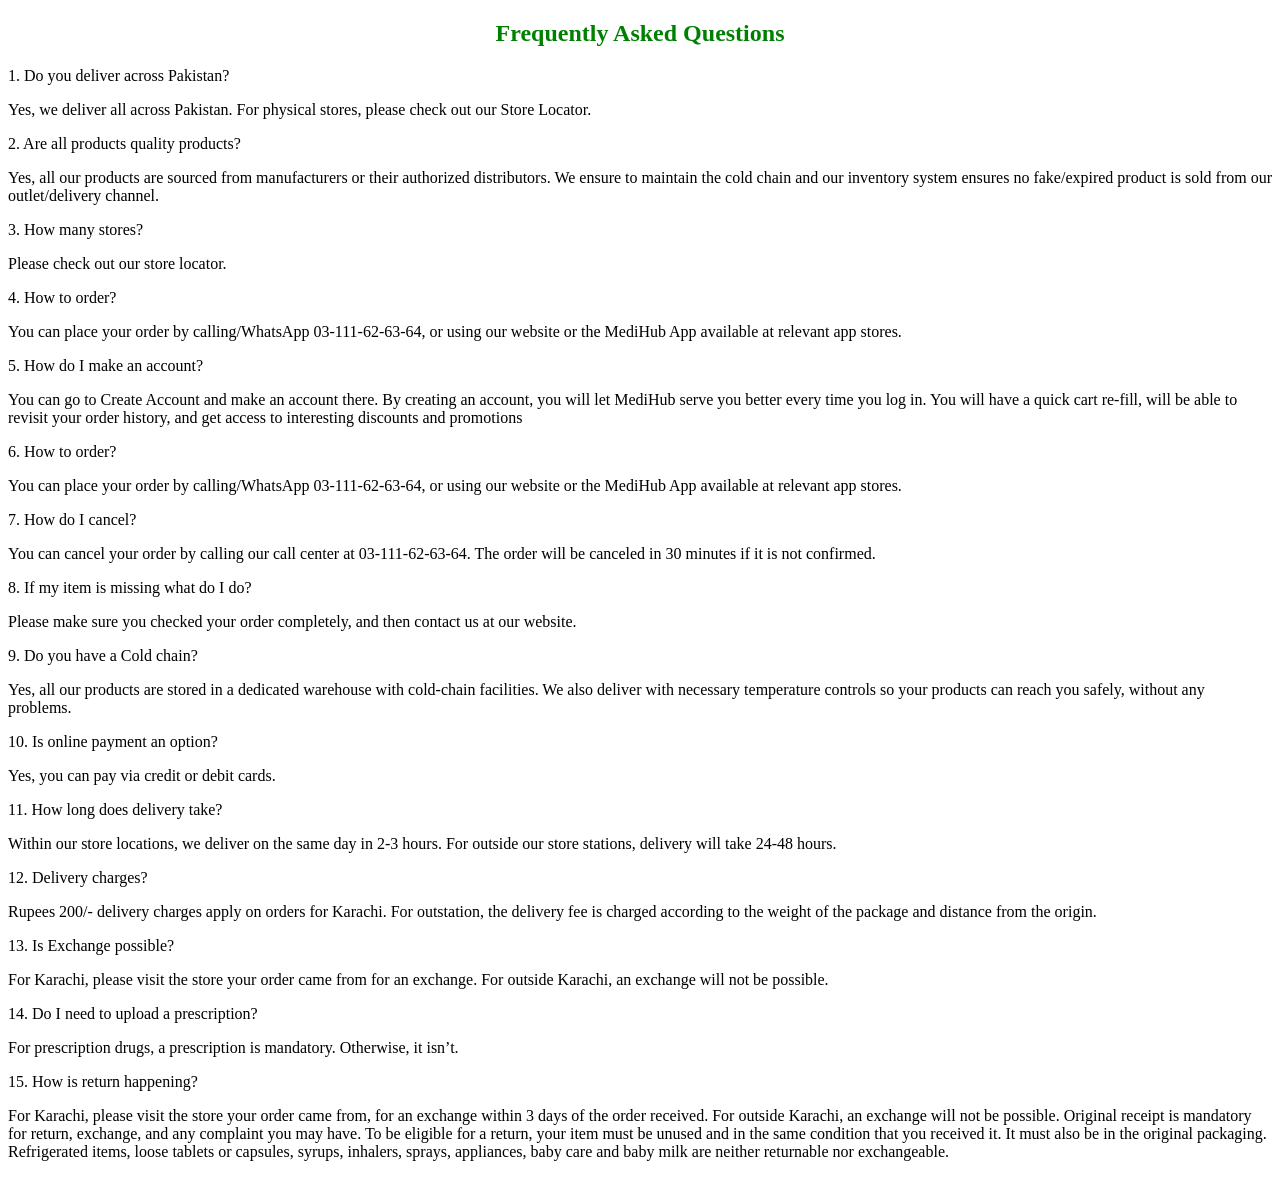
==== faqs.html @ f1e121ee "MEdihub a medicine website with basic features" ====
<!DOCTYPE html PUBLIC "-//W3C//DTD XHTML 1.0 Transitional//EN" "http://www.w3.org/TR/xhtml1/DTD/xhtml1-transitional.dtd">
<html xmlns="http://www.w3.org/1999/xhtml">
<head>
<meta http-equiv="Content-Type" content="text/html; charset=utf-8" />
<title>FAQS</title>
  <link rel="stylesheet" href="../styles.css">
  <script src="../main.js"></script>
</head>
  
<body>
  <h2 style="color:green; text-align:center">
    Frequently Asked Questions
  </h2>
  <div class="layout">
    <div class="accordion">
      <div class="accordion__question">
        <p>1. Do you deliver across Pakistan? </p>
  
      </div>
      <div class="accordion__answer">
        <p>Yes, we deliver all across Pakistan.  For physical stores, please check out our Store Locator. </p>
      </div>
    </div>
  
<div class="accordion">
      <div class="accordion__question">
        <p>2. Are all products quality products?</p>
      </div>
  
<div class="accordion__answer">
<p> Yes, all our products are sourced from manufacturers or their authorized distributors. We ensure to maintain the cold chain and our inventory system ensures no fake/expired product is sold from our outlet/delivery channel. </p></div>
    </div>
	
	<div class="accordion">
      <div class="accordion__question">
        <p>3. How many stores? </p>
      </div>
  
<div class="accordion__answer">
<p>Please check out our store locator. </p></div>
    </div>
	
<div class="accordion">
<div class="accordion__question">
<p>4. How to order?</p></div>
<div class="accordion__answer">
<p>You can place your order by calling/WhatsApp 03-111-62-63-64, or using our website or the MediHub App available at relevant app stores. </p></div>

<div class="accordion">
<div class="accordion__question">
<p>5. How do I make an account?</p></div>
<div class="accordion__answer">
<p>You can go to Create Account and make an account there. By creating an account, you will let MediHub serve you better every time you log in. You will have a quick cart re-fill, will be able to revisit your order history, and get access to interesting discounts and promotions</p></div>

<div class="accordion">
<div class="accordion__question">
<p>6. How to order?</p></div>
<div class="accordion__answer">
<p>You can place your order by calling/WhatsApp 03-111-62-63-64, or using our website or the MediHub App available at relevant app stores. </p></div>

<div class="accordion">
<div class="accordion__question">
<p>7. How do I cancel?</p></div>
<div class="accordion__answer">
<p>You can cancel your order by calling our call center at 03-111-62-63-64. The order will be canceled in 30 minutes if it is not confirmed.
 </p></div>

<div class="accordion">
<div class="accordion__question">
<p>8. If my item is missing what do I do? </p></div>
<div class="accordion__answer">
<p>Please make sure you checked your order completely, and then contact us at our website.  </p></div>

<div class="accordion">
<div class="accordion__question">
<p>9. Do you have a Cold chain?</p></div>
<div class="accordion__answer">
<p>Yes, all our products are stored in a dedicated warehouse with cold-chain facilities. We also deliver with necessary temperature controls so your products can reach you safely, without any problems. 
</p></div>

<div class="accordion">
<div class="accordion__question">
<p>10. Is online payment an option? </p></div>
<div class="accordion__answer">
<p>Yes, you can pay via credit or debit cards. </p></div> 	
	
<div class="accordion">
<div class="accordion__question">
<p>11. How long does delivery take?</p></div>
<div class="accordion__answer">
<p>Within our store locations, we deliver on the same day in 2-3 hours. For outside our store stations, delivery will take 24-48 hours.
 </p></div> 	
	
<div class="accordion">
<div class="accordion__question">
<p>12. Delivery charges? </p></div>
<div class="accordion__answer">
<p>Rupees 200/- delivery charges apply on orders for Karachi. For outstation, the delivery fee is charged according to the weight of the package and distance from the origin. 
</p></div> 	

<div class="accordion">
<div class="accordion__question">
<p>13. Is Exchange possible? </p></div>
<div class="accordion__answer">
<p>For Karachi, please visit the store your order came from for an exchange. For outside Karachi, an exchange will not be possible. 
 </p></div> 	
	
<div class="accordion">
<div class="accordion__question">
<p>14. Do I need to upload a prescription? </p></div>
<div class="accordion__answer">
<p>For prescription drugs, a prescription is mandatory. Otherwise, it isn’t. </p></div> 	

<div class="accordion">
<div class="accordion__question">
<p>15. How is return happening? </p></div>
<div class="accordion__answer">
<p>For Karachi, please visit the store your order came from, for an exchange within 3 days of the order received. For outside Karachi, an exchange will not be possible. 

Original receipt is mandatory for return, exchange, and any complaint you may have.

To be eligible for a return, your item must be unused and in the same condition that you received it. It must also be in the original packaging.

Refrigerated items, loose tablets or capsules, syrups, inhalers, sprays, appliances, baby care and baby milk are neither returnable nor exchangeable.</p></div> 	
	
</div>
</body>
</html>
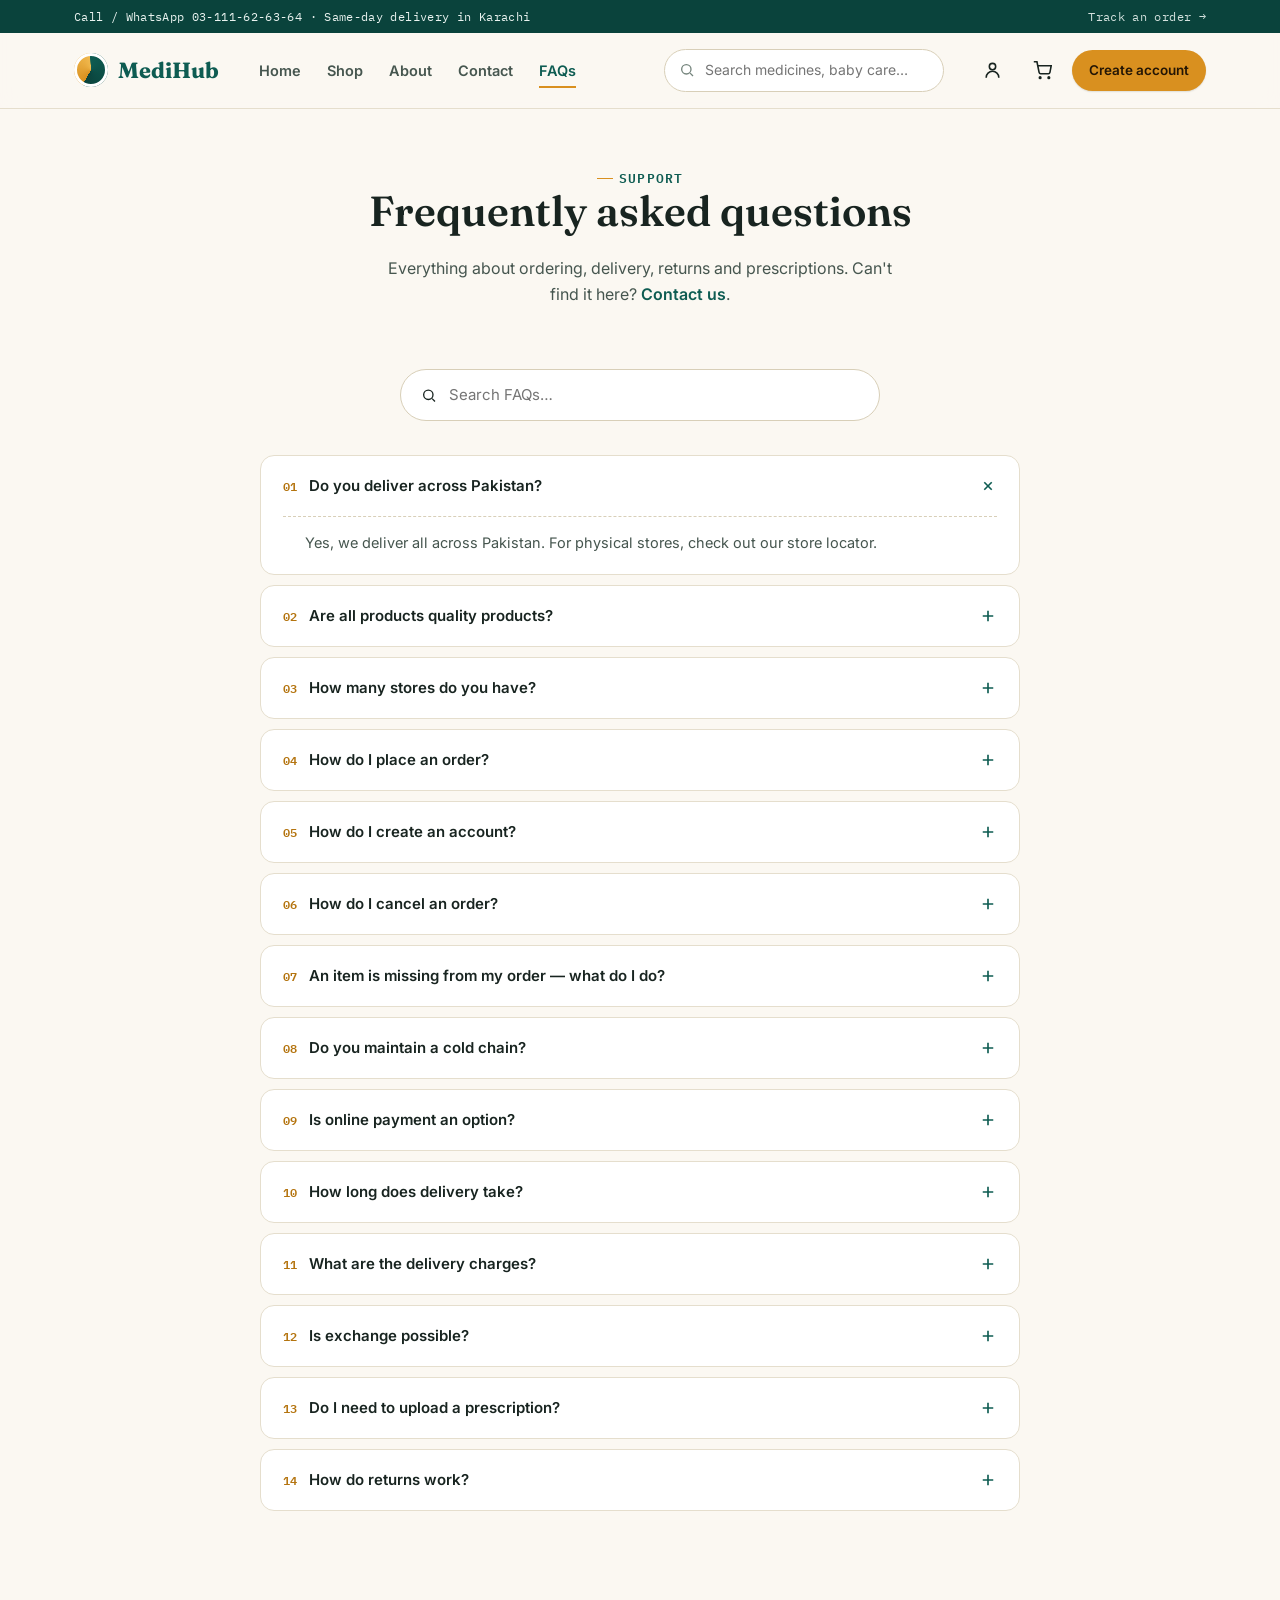
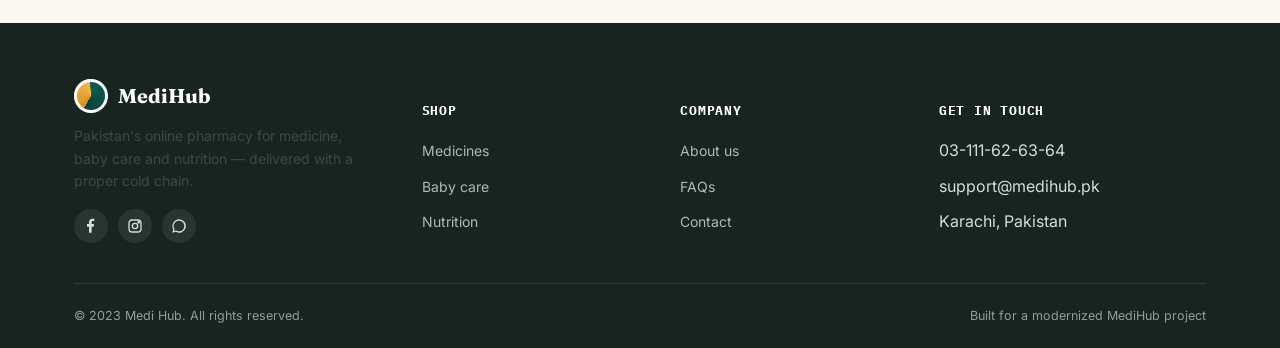
==== commit 01074f2a: "Enhanced Version with Modern styling" ====
--- a/faqs.html
+++ b/faqs.html
@@ -1,128 +1,194 @@
-<!DOCTYPE html PUBLIC "-//W3C//DTD XHTML 1.0 Transitional//EN" "http://www.w3.org/TR/xhtml1/DTD/xhtml1-transitional.dtd">
-<html xmlns="http://www.w3.org/1999/xhtml">
+<!DOCTYPE html>
+<html lang="en">
 <head>
-<meta http-equiv="Content-Type" content="text/html; charset=utf-8" />
-<title>FAQS</title>
-  <link rel="stylesheet" href="../styles.css">
-  <script src="../main.js"></script>
+<meta charset="UTF-8">
+<meta name="viewport" content="width=device-width, initial-scale=1.0">
+<title>FAQs — MediHub</title>
+<link rel="stylesheet" href="css/styles.css">
 </head>
-  
 <body>
-  <h2 style="color:green; text-align:center">
-    Frequently Asked Questions
-  </h2>
-  <div class="layout">
-    <div class="accordion">
-      <div class="accordion__question">
-        <p>1. Do you deliver across Pakistan? </p>
-  
+
+<header class="site-header">
+  <div class="nav-strip"><div class="wrap">
+    <span>Call / WhatsApp 03-111-62-63-64 · Same-day delivery in Karachi</span>
+    <a href="sign-in.html">Track an order →</a>
+  </div></div>
+  <div class="navbar wrap">
+    <a href="index.html" class="brand"><span class="brand-mark" aria-hidden="true"></span>MediHub</a>
+    <nav class="nav-links" aria-label="Primary">
+      <a href="index.html">Home</a>
+      <a href="medicine.html">Shop</a>
+      <a href="about.html">About</a>
+      <a href="contact.html">Contact</a>
+      <a href="faqs.html" aria-current="page">FAQs</a>
+    </nav>
+    <form class="nav-search" role="search" onsubmit="return false;">
+      <svg width="16" height="16" viewBox="0 0 24 24" fill="none" stroke="currentColor" stroke-width="2"><circle cx="11" cy="11" r="7"/><path d="M21 21l-4.3-4.3"/></svg>
+      <input type="search" placeholder="Search medicines, baby care…" aria-label="Search products">
+    </form>
+    <div class="nav-actions">
+      <a href="sign-in.html" class="icon-btn" aria-label="Account">
+        <svg width="19" height="19" viewBox="0 0 24 24" fill="none" stroke="currentColor" stroke-width="2"><path d="M20 21a8 8 0 0 0-16 0"/><circle cx="12" cy="7" r="4"/></svg>
+      </a>
+      <a href="medicine.html" class="icon-btn" aria-label="Cart">
+        <svg width="19" height="19" viewBox="0 0 24 24" fill="none" stroke="currentColor" stroke-width="2"><circle cx="9" cy="21" r="1"/><circle cx="20" cy="21" r="1"/><path d="M1 1h4l2.7 13.4a2 2 0 0 0 2 1.6h9.7a2 2 0 0 0 2-1.6L23 6H6"/></svg>
+        <span class="cart-count" data-cart-count style="display:none">0</span>
+      </a>
+      <a href="sign-up.html" class="btn btn-amber btn-sm">Create account</a>
+      <button class="icon-btn nav-toggle" data-nav-toggle aria-label="Open menu" aria-expanded="false">
+        <svg width="20" height="20" viewBox="0 0 24 24" fill="none" stroke="currentColor" stroke-width="2"><path d="M3 6h18M3 12h18M3 18h18"/></svg>
+      </button>
+    </div>
+  </div>
+  <div class="mobile-panel" data-mobile-panel>
+    <a href="index.html">Home</a>
+    <a href="medicine.html">Shop</a>
+    <a href="about.html">About</a>
+    <a href="contact.html">Contact</a>
+    <a href="faqs.html">FAQs</a>
+    <a href="sign-in.html">Login</a>
+    <a href="sign-up.html">Create account</a>
+  </div>
+</header>
+
+<main>
+  <section style="padding-bottom:10px;">
+    <div class="wrap center">
+      <span class="eyebrow" style="justify-content:center;">Support</span>
+      <h1 style="font-size:clamp(28px,4vw,42px);">Frequently asked questions</h1>
+      <p style="max-width:52ch; margin:0 auto;">Everything about ordering, delivery, returns and prescriptions. Can't find it here? <a href="contact.html" style="color:var(--primary); font-weight:600;">Contact us</a>.</p>
+    </div>
+  </section>
+
+  <section>
+    <div class="wrap">
+      <div class="faq-search">
+        <svg width="17" height="17" viewBox="0 0 24 24" fill="none" stroke="currentColor" stroke-width="2"><circle cx="11" cy="11" r="7"/><path d="M21 21l-4.3-4.3"/></svg>
+        <input type="search" placeholder="Search FAQs…" data-faq-search aria-label="Search FAQs">
       </div>
-      <div class="accordion__answer">
-        <p>Yes, we deliver all across Pakistan.  For physical stores, please check out our Store Locator. </p>
+
+      <div class="faq-list" data-faq-list>
+
+        <div class="faq-item" data-open="true">
+          <button class="faq-q" aria-expanded="true"><span><span class="num">01</span>Do you deliver across Pakistan?</span><svg class="plus" width="18" height="18" viewBox="0 0 24 24" fill="none" stroke="currentColor" stroke-width="2.2"><path d="M12 5v14M5 12h14"/></svg></button>
+          <div class="faq-a"><p class="faq-a-inner">Yes, we deliver all across Pakistan. For physical stores, check out our store locator.</p></div>
+        </div>
+
+        <div class="faq-item" data-open="false">
+          <button class="faq-q" aria-expanded="false"><span><span class="num">02</span>Are all products quality products?</span><svg class="plus" width="18" height="18" viewBox="0 0 24 24" fill="none" stroke="currentColor" stroke-width="2.2"><path d="M12 5v14M5 12h14"/></svg></button>
+          <div class="faq-a"><p class="faq-a-inner">Yes. Every product is sourced from manufacturers or their authorised distributors. We maintain the cold chain, and our inventory system prevents any fake or expired product from being sold through our outlets or delivery channel.</p></div>
+        </div>
+
+        <div class="faq-item" data-open="false">
+          <button class="faq-q" aria-expanded="false"><span><span class="num">03</span>How many stores do you have?</span><svg class="plus" width="18" height="18" viewBox="0 0 24 24" fill="none" stroke="currentColor" stroke-width="2.2"><path d="M12 5v14M5 12h14"/></svg></button>
+          <div class="faq-a"><p class="faq-a-inner">Please check out our store locator for the full, up-to-date list.</p></div>
+        </div>
+
+        <div class="faq-item" data-open="false">
+          <button class="faq-q" aria-expanded="false"><span><span class="num">04</span>How do I place an order?</span><svg class="plus" width="18" height="18" viewBox="0 0 24 24" fill="none" stroke="currentColor" stroke-width="2.2"><path d="M12 5v14M5 12h14"/></svg></button>
+          <div class="faq-a"><p class="faq-a-inner">Call or WhatsApp us at 03-111-62-63-64, or place your order directly through our website or the MediHub app.</p></div>
+        </div>
+
+        <div class="faq-item" data-open="false">
+          <button class="faq-q" aria-expanded="false"><span><span class="num">05</span>How do I create an account?</span><svg class="plus" width="18" height="18" viewBox="0 0 24 24" fill="none" stroke="currentColor" stroke-width="2.2"><path d="M12 5v14M5 12h14"/></svg></button>
+          <div class="faq-a"><p class="faq-a-inner">Go to Create Account and sign up in a minute. An account gets you faster re-ordering, order history, and access to member discounts.</p></div>
+        </div>
+
+        <div class="faq-item" data-open="false">
+          <button class="faq-q" aria-expanded="false"><span><span class="num">06</span>How do I cancel an order?</span><svg class="plus" width="18" height="18" viewBox="0 0 24 24" fill="none" stroke="currentColor" stroke-width="2.2"><path d="M12 5v14M5 12h14"/></svg></button>
+          <div class="faq-a"><p class="faq-a-inner">Call our support line at 03-111-62-63-64. Orders are automatically cancelled within 30 minutes if not yet confirmed.</p></div>
+        </div>
+
+        <div class="faq-item" data-open="false">
+          <button class="faq-q" aria-expanded="false"><span><span class="num">07</span>An item is missing from my order — what do I do?</span><svg class="plus" width="18" height="18" viewBox="0 0 24 24" fill="none" stroke="currentColor" stroke-width="2.2"><path d="M12 5v14M5 12h14"/></svg></button>
+          <div class="faq-a"><p class="faq-a-inner">Double-check your full order first, then contact us through the website and our team will sort it out.</p></div>
+        </div>
+
+        <div class="faq-item" data-open="false">
+          <button class="faq-q" aria-expanded="false"><span><span class="num">08</span>Do you maintain a cold chain?</span><svg class="plus" width="18" height="18" viewBox="0 0 24 24" fill="none" stroke="currentColor" stroke-width="2.2"><path d="M12 5v14M5 12h14"/></svg></button>
+          <div class="faq-a"><p class="faq-a-inner">Yes — all products are stored in a dedicated warehouse with cold-chain facilities, and delivered with the necessary temperature controls so they reach you safely.</p></div>
+        </div>
+
+        <div class="faq-item" data-open="false">
+          <button class="faq-q" aria-expanded="false"><span><span class="num">09</span>Is online payment an option?</span><svg class="plus" width="18" height="18" viewBox="0 0 24 24" fill="none" stroke="currentColor" stroke-width="2.2"><path d="M12 5v14M5 12h14"/></svg></button>
+          <div class="faq-a"><p class="faq-a-inner">Yes, you can pay by credit or debit card, in addition to cash on delivery.</p></div>
+        </div>
+
+        <div class="faq-item" data-open="false">
+          <button class="faq-q" aria-expanded="false"><span><span class="num">10</span>How long does delivery take?</span><svg class="plus" width="18" height="18" viewBox="0 0 24 24" fill="none" stroke="currentColor" stroke-width="2.2"><path d="M12 5v14M5 12h14"/></svg></button>
+          <div class="faq-a"><p class="faq-a-inner">Within our store locations, same-day delivery in 2–3 hours. Outside our store stations, delivery takes 24–48 hours.</p></div>
+        </div>
+
+        <div class="faq-item" data-open="false">
+          <button class="faq-q" aria-expanded="false"><span><span class="num">11</span>What are the delivery charges?</span><svg class="plus" width="18" height="18" viewBox="0 0 24 24" fill="none" stroke="currentColor" stroke-width="2.2"><path d="M12 5v14M5 12h14"/></svg></button>
+          <div class="faq-a"><p class="faq-a-inner">Rs. 200 delivery charge applies within Karachi. Outstation, the fee is calculated by package weight and distance from origin.</p></div>
+        </div>
+
+        <div class="faq-item" data-open="false">
+          <button class="faq-q" aria-expanded="false"><span><span class="num">12</span>Is exchange possible?</span><svg class="plus" width="18" height="18" viewBox="0 0 24 24" fill="none" stroke="currentColor" stroke-width="2.2"><path d="M12 5v14M5 12h14"/></svg></button>
+          <div class="faq-a"><p class="faq-a-inner">Within Karachi, visit the store your order came from for an exchange. Outside Karachi, exchanges are not possible.</p></div>
+        </div>
+
+        <div class="faq-item" data-open="false">
+          <button class="faq-q" aria-expanded="false"><span><span class="num">13</span>Do I need to upload a prescription?</span><svg class="plus" width="18" height="18" viewBox="0 0 24 24" fill="none" stroke="currentColor" stroke-width="2.2"><path d="M12 5v14M5 12h14"/></svg></button>
+          <div class="faq-a"><p class="faq-a-inner">A prescription is mandatory for prescription-only drugs (marked "Rx" in the shop). It isn't required for anything else.</p></div>
+        </div>
+
+        <div class="faq-item" data-open="false">
+          <button class="faq-q" aria-expanded="false"><span><span class="num">14</span>How do returns work?</span><svg class="plus" width="18" height="18" viewBox="0 0 24 24" fill="none" stroke="currentColor" stroke-width="2.2"><path d="M12 5v14M5 12h14"/></svg></button>
+          <div class="faq-a"><p class="faq-a-inner">Within Karachi, visit the store your order came from within 3 days of receipt. The original receipt is mandatory for any return, exchange or complaint, and the item must be unused and in its original packaging. Refrigerated items, loose tablets or capsules, syrups, inhalers, sprays, appliances, and baby care or baby milk are neither returnable nor exchangeable. Outside Karachi, exchanges are not possible.</p></div>
+        </div>
+
+      </div>
+      <p data-faq-empty style="display:none; text-align:center; color:var(--muted); margin-top:20px;">No questions match your search.</p>
+    </div>
+  </section>
+</main>
+
+<footer class="site-footer">
+  <div class="wrap">
+    <div class="footer-grid">
+      <div>
+        <div class="footer-brand"><span class="brand-mark" aria-hidden="true"></span>MediHub</div>
+        <p style="opacity:.75; font-size:14px; max-width:32ch;">Pakistan's online pharmacy for medicine, baby care and nutrition — delivered with a proper cold chain.</p>
+        <div class="social-row">
+          <a href="#" aria-label="Facebook"><svg width="16" height="16" viewBox="0 0 24 24" fill="currentColor"><path d="M13 22v-9h3l.5-4H13V6.5c0-1.2.3-2 2-2h2V1.1C16.6 1 15.4 1 14 1c-3 0-5 1.8-5 5.2V9H6v4h3v9h4Z"/></svg></a>
+          <a href="#" aria-label="Instagram"><svg width="16" height="16" viewBox="0 0 24 24" fill="none" stroke="currentColor" stroke-width="2"><rect x="3" y="3" width="18" height="18" rx="5"/><circle cx="12" cy="12" r="4"/><circle cx="17.5" cy="6.5" r="1"/></svg></a>
+          <a href="#" aria-label="WhatsApp"><svg width="16" height="16" viewBox="0 0 24 24" fill="currentColor"><path d="M12 2a10 10 0 0 0-8.6 15L2 22l5.2-1.4A10 10 0 1 0 12 2Zm0 18a8 8 0 0 1-4.1-1.1l-.3-.2-3 .8.8-2.9-.2-.3A8 8 0 1 1 12 20Z"/></svg></a>
+        </div>
+      </div>
+      <div class="footer-col">
+        <h5>Shop</h5>
+        <ul>
+          <li><a href="medicine.html">Medicines</a></li>
+          <li><a href="medicine.html">Baby care</a></li>
+          <li><a href="medicine.html">Nutrition</a></li>
+        </ul>
+      </div>
+      <div class="footer-col">
+        <h5>Company</h5>
+        <ul>
+          <li><a href="about.html">About us</a></li>
+          <li><a href="faqs.html">FAQs</a></li>
+          <li><a href="contact.html">Contact</a></li>
+        </ul>
+      </div>
+      <div class="footer-col">
+        <h5>Get in touch</h5>
+        <ul>
+          <li>03-111-62-63-64</li>
+          <li>support@medihub.pk</li>
+          <li>Karachi, Pakistan</li>
+        </ul>
       </div>
     </div>
-  
-<div class="accordion">
-      <div class="accordion__question">
-        <p>2. Are all products quality products?</p>
-      </div>
-  
-<div class="accordion__answer">
-<p> Yes, all our products are sourced from manufacturers or their authorized distributors. We ensure to maintain the cold chain and our inventory system ensures no fake/expired product is sold from our outlet/delivery channel. </p></div>
+    <div class="footer-bottom">
+      <span>© 2023 Medi Hub. All rights reserved.</span>
+      <span>Built for a modernized MediHub project</span>
     </div>
-	
-	<div class="accordion">
-      <div class="accordion__question">
-        <p>3. How many stores? </p>
-      </div>
-  
-<div class="accordion__answer">
-<p>Please check out our store locator. </p></div>
-    </div>
-	
-<div class="accordion">
-<div class="accordion__question">
-<p>4. How to order?</p></div>
-<div class="accordion__answer">
-<p>You can place your order by calling/WhatsApp 03-111-62-63-64, or using our website or the MediHub App available at relevant app stores. </p></div>
+  </div>
+</footer>
 
-<div class="accordion">
-<div class="accordion__question">
-<p>5. How do I make an account?</p></div>
-<div class="accordion__answer">
-<p>You can go to Create Account and make an account there. By creating an account, you will let MediHub serve you better every time you log in. You will have a quick cart re-fill, will be able to revisit your order history, and get access to interesting discounts and promotions</p></div>
-
-<div class="accordion">
-<div class="accordion__question">
-<p>6. How to order?</p></div>
-<div class="accordion__answer">
-<p>You can place your order by calling/WhatsApp 03-111-62-63-64, or using our website or the MediHub App available at relevant app stores. </p></div>
-
-<div class="accordion">
-<div class="accordion__question">
-<p>7. How do I cancel?</p></div>
-<div class="accordion__answer">
-<p>You can cancel your order by calling our call center at 03-111-62-63-64. The order will be canceled in 30 minutes if it is not confirmed.
- </p></div>
-
-<div class="accordion">
-<div class="accordion__question">
-<p>8. If my item is missing what do I do? </p></div>
-<div class="accordion__answer">
-<p>Please make sure you checked your order completely, and then contact us at our website.  </p></div>
-
-<div class="accordion">
-<div class="accordion__question">
-<p>9. Do you have a Cold chain?</p></div>
-<div class="accordion__answer">
-<p>Yes, all our products are stored in a dedicated warehouse with cold-chain facilities. We also deliver with necessary temperature controls so your products can reach you safely, without any problems. 
-</p></div>
-
-<div class="accordion">
-<div class="accordion__question">
-<p>10. Is online payment an option? </p></div>
-<div class="accordion__answer">
-<p>Yes, you can pay via credit or debit cards. </p></div> 	
-	
-<div class="accordion">
-<div class="accordion__question">
-<p>11. How long does delivery take?</p></div>
-<div class="accordion__answer">
-<p>Within our store locations, we deliver on the same day in 2-3 hours. For outside our store stations, delivery will take 24-48 hours.
- </p></div> 	
-	
-<div class="accordion">
-<div class="accordion__question">
-<p>12. Delivery charges? </p></div>
-<div class="accordion__answer">
-<p>Rupees 200/- delivery charges apply on orders for Karachi. For outstation, the delivery fee is charged according to the weight of the package and distance from the origin. 
-</p></div> 	
-
-<div class="accordion">
-<div class="accordion__question">
-<p>13. Is Exchange possible? </p></div>
-<div class="accordion__answer">
-<p>For Karachi, please visit the store your order came from for an exchange. For outside Karachi, an exchange will not be possible. 
- </p></div> 	
-	
-<div class="accordion">
-<div class="accordion__question">
-<p>14. Do I need to upload a prescription? </p></div>
-<div class="accordion__answer">
-<p>For prescription drugs, a prescription is mandatory. Otherwise, it isn’t. </p></div> 	
-
-<div class="accordion">
-<div class="accordion__question">
-<p>15. How is return happening? </p></div>
-<div class="accordion__answer">
-<p>For Karachi, please visit the store your order came from, for an exchange within 3 days of the order received. For outside Karachi, an exchange will not be possible. 
-
-Original receipt is mandatory for return, exchange, and any complaint you may have.
-
-To be eligible for a return, your item must be unused and in the same condition that you received it. It must also be in the original packaging.
-
-Refrigerated items, loose tablets or capsules, syrups, inhalers, sprays, appliances, baby care and baby milk are neither returnable nor exchangeable.</p></div> 	
-	
-</div>
+<script src="js/main.js"></script>
 </body>
-</html>
+</html>
--- a/css/styles.css
+++ b/css/styles.css
@@ -0,0 +1,1512 @@
+@import url('https://fonts.googleapis.com/css2?family=Fraunces:ital,opsz,wght@0,9..144,300;0,9..144,500;0,9..144,600;0,9..144,700;1,9..144,500&family=Inter:wght@400;500;600;700;800&family=IBM+Plex+Mono:wght@400;500;600&display=swap');
+
+:root {
+  /* Color */
+  --bg: #FBF8F2;
+  --surface: #FFFFFF;
+  --ink: #182420;
+  --ink-soft: #46564F;
+  --muted: #74847C;
+  --primary: #0E5C52;
+  --primary-dark: #0A433C;
+  --primary-tint: #E7EFEB;
+  --amber: #D9901F;
+  --amber-dark: #B4740F;
+  --amber-light: #F0B84D;
+  --amber-tint: #FBEDD1;
+  --clay: #B24A3A;
+  --clay-tint: #F7E5E1;
+  --line: #E5DECD;
+  --line-strong: #D8CFB8;
+
+  /* Type */
+  --font-display: 'Fraunces', 'Iowan Old Style', serif;
+  --font-body: 'Inter', -apple-system, BlinkMacSystemFont, sans-serif;
+  --font-mono: 'IBM Plex Mono', 'SFMono-Regular', monospace;
+
+  /* Scale */
+  --radius-s: 8px;
+  --radius-m: 14px;
+  --radius-l: 26px;
+  --shadow-s: 0 1px 2px rgba(24, 36, 32, .07), 0 1px 1px rgba(24, 36, 32, .05);
+  --shadow-m: 0 10px 30px -8px rgba(24, 36, 32, .16);
+  --shadow-l: 0 24px 60px -16px rgba(24, 36, 32, .28);
+  --wrap: 1180px;
+}
+
+/* ---------- Reset ---------- */
+*,
+*::before,
+*::after {
+  box-sizing: border-box;
+}
+
+html {
+  scroll-behavior: smooth;
+}
+
+body {
+  margin: 0;
+  background: var(--bg);
+  color: var(--ink);
+  font-family: var(--font-body);
+  font-size: 16px;
+  line-height: 1.6;
+  -webkit-font-smoothing: antialiased;
+}
+
+img {
+  max-width: 100%;
+  display: block;
+}
+
+a {
+  color: inherit;
+  text-decoration: none;
+}
+
+ul {
+  list-style: none;
+  margin: 0;
+  padding: 0;
+}
+
+button {
+  font: inherit;
+  cursor: pointer;
+}
+
+input,
+textarea,
+select {
+  font: inherit;
+}
+
+h1,
+h2,
+h3,
+h4 {
+  font-family: var(--font-display);
+  margin: 0 0 .5em;
+  line-height: 1.12;
+  font-weight: 600;
+  color: var(--ink);
+}
+
+p {
+  margin: 0 0 1em;
+  color: var(--ink-soft);
+}
+
+:focus-visible {
+  outline: 2.5px solid var(--amber);
+  outline-offset: 3px;
+  border-radius: 4px;
+}
+
+@media (prefers-reduced-motion: reduce) {
+  * {
+    animation-duration: .001ms !important;
+    transition-duration: .001ms !important;
+    scroll-behavior: auto !important;
+  }
+}
+
+.wrap {
+  max-width: var(--wrap);
+  margin: 0 auto;
+  padding: 0 24px;
+}
+
+.eyebrow {
+  font-family: var(--font-mono);
+  font-size: 12.5px;
+  letter-spacing: .09em;
+  text-transform: uppercase;
+  color: var(--primary);
+  font-weight: 600;
+  display: inline-flex;
+  align-items: center;
+  gap: .5em;
+}
+
+.eyebrow::before {
+  content: "";
+  width: 16px;
+  height: 1px;
+  background: var(--amber);
+  display: inline-block;
+}
+
+/* ---------- Buttons ---------- */
+.btn {
+  display: inline-flex;
+  align-items: center;
+  justify-content: center;
+  gap: .5em;
+  padding: 13px 26px;
+  border-radius: 999px;
+  font-weight: 600;
+  font-size: 15px;
+  border: 1.5px solid transparent;
+  transition: transform .15s ease, box-shadow .15s ease, background .15s ease, color .15s ease, border-color .15s ease;
+  white-space: nowrap;
+}
+
+.btn:active {
+  transform: translateY(1px);
+}
+
+.btn-primary {
+  background: var(--primary);
+  color: #fff;
+  box-shadow: var(--shadow-s);
+}
+
+.btn-primary:hover {
+  background: var(--primary-dark);
+  box-shadow: var(--shadow-m);
+}
+
+.btn-amber {
+  background: var(--amber);
+  color: #241605;
+  box-shadow: var(--shadow-s);
+}
+
+.btn-amber:hover {
+  background: var(--amber-dark);
+  color: #fff;
+  box-shadow: var(--shadow-m);
+}
+
+.btn-ghost {
+  background: transparent;
+  color: var(--primary);
+  border-color: var(--line-strong);
+}
+
+.btn-ghost:hover {
+  border-color: var(--primary);
+  background: var(--primary-tint);
+}
+
+.btn-block {
+  width: 100%;
+}
+
+.btn-sm {
+  padding: 9px 16px;
+  font-size: 13.5px;
+}
+
+.btn[disabled] {
+  opacity: .5;
+  cursor: not-allowed;
+}
+
+/* ---------- Nav ---------- */
+.site-header {
+  position: sticky;
+  top: 0;
+  z-index: 50;
+  background: rgba(251, 248, 242, .88);
+  backdrop-filter: blur(10px);
+  border-bottom: 1px solid var(--line);
+}
+
+.nav-strip {
+  background: var(--primary-dark);
+  color: #EAF3F0;
+  font-family: var(--font-mono);
+  font-size: 12px;
+  letter-spacing: .03em;
+}
+
+.nav-strip .wrap {
+  display: flex;
+  justify-content: space-between;
+  align-items: center;
+  padding: 7px 24px;
+  gap: 16px;
+  flex-wrap: wrap;
+}
+
+.nav-strip a {
+  color: #EAF3F0;
+  opacity: .9;
+}
+
+.nav-strip a:hover {
+  opacity: 1;
+  text-decoration: underline;
+}
+
+.navbar {
+  display: flex;
+  align-items: center;
+  gap: 28px;
+  padding: 16px 24px;
+}
+
+.brand {
+  display: flex;
+  align-items: center;
+  gap: 10px;
+  font-family: var(--font-display);
+  font-weight: 700;
+  font-size: 22px;
+  color: var(--primary);
+  flex-shrink: 0;
+}
+
+.brand-mark {
+  width: 34px;
+  height: 34px;
+  border-radius: 50%;
+  background: conic-gradient(from 210deg, var(--amber), var(--amber-light) 40%, var(--primary) 41%, var(--primary-dark));
+  display: inline-block;
+  box-shadow: inset 0 0 0 3px var(--surface);
+}
+
+.nav-links {
+  display: flex;
+  align-items: center;
+  gap: 26px;
+  font-weight: 600;
+  font-size: 14.5px;
+  margin: 0 auto 0 12px;
+}
+
+.nav-links a {
+  color: var(--ink-soft);
+  position: relative;
+  padding: 6px 0;
+}
+
+.nav-links a::after {
+  content: "";
+  position: absolute;
+  left: 0;
+  right: 0;
+  bottom: 0;
+  height: 2px;
+  background: var(--amber);
+  transform: scaleX(0);
+  transform-origin: left;
+  transition: transform .18s ease;
+}
+
+.nav-links a:hover,
+.nav-links a[aria-current="page"] {
+  color: var(--primary);
+}
+
+.nav-links a:hover::after,
+.nav-links a[aria-current="page"]::after {
+  transform: scaleX(1);
+}
+
+.nav-search {
+  display: flex;
+  align-items: center;
+  gap: 8px;
+  background: var(--surface);
+  border: 1.5px solid var(--line-strong);
+  border-radius: 999px;
+  padding: 8px 14px;
+  min-width: 200px;
+  flex: 1;
+  max-width: 280px;
+}
+
+.nav-search input {
+  border: 0;
+  outline: 0;
+  background: transparent;
+  width: 100%;
+  font-size: 14px;
+}
+
+.nav-search svg {
+  flex-shrink: 0;
+  color: var(--muted);
+}
+
+.nav-actions {
+  display: flex;
+  align-items: center;
+  gap: 10px;
+  flex-shrink: 0;
+}
+
+.icon-btn {
+  position: relative;
+  width: 40px;
+  height: 40px;
+  border-radius: 50%;
+  display: flex;
+  align-items: center;
+  justify-content: center;
+  color: var(--ink);
+  background: transparent;
+  border: 1.5px solid transparent;
+}
+
+.icon-btn:hover {
+  background: var(--primary-tint);
+  border-color: var(--line-strong);
+}
+
+.cart-count {
+  position: absolute;
+  top: -2px;
+  right: -2px;
+  background: var(--amber);
+  color: #241605;
+  font-family: var(--font-mono);
+  font-size: 10.5px;
+  font-weight: 700;
+  min-width: 17px;
+  height: 17px;
+  border-radius: 999px;
+  display: flex;
+  align-items: center;
+  justify-content: center;
+  padding: 0 3px;
+  border: 2px solid var(--bg);
+}
+
+.nav-toggle {
+  display: none;
+}
+
+@media (max-width: 900px) {
+
+  .nav-links,
+  .nav-search {
+    display: none;
+  }
+
+  .nav-toggle {
+    display: flex;
+  }
+
+  .mobile-panel.open {
+    display: flex;
+  }
+}
+
+.mobile-panel {
+  display: none;
+  flex-direction: column;
+  gap: 2px;
+  padding: 8px 24px 18px;
+  border-top: 1px solid var(--line);
+}
+
+.mobile-panel a {
+  padding: 12px 4px;
+  font-weight: 600;
+  border-bottom: 1px dashed var(--line);
+}
+
+.mobile-panel form {
+  margin-top: 10px;
+}
+
+/* ---------- Toast / cart ---------- */
+.toast {
+  position: fixed;
+  bottom: 22px;
+  right: 22px;
+  z-index: 200;
+  background: var(--ink);
+  color: #fff;
+  padding: 14px 20px;
+  border-radius: var(--radius-s);
+  font-size: 14px;
+  font-weight: 600;
+  box-shadow: var(--shadow-l);
+  display: flex;
+  align-items: center;
+  gap: 10px;
+  transform: translateY(120%);
+  opacity: 0;
+  transition: transform .3s ease, opacity .3s ease;
+}
+
+.toast.show {
+  transform: translateY(0);
+  opacity: 1;
+}
+
+.toast .dot {
+  width: 8px;
+  height: 8px;
+  border-radius: 50%;
+  background: var(--amber-light);
+  flex-shrink: 0;
+}
+
+/* ---------- Hero ---------- */
+.hero {
+  padding: 64px 0 40px;
+  position: relative;
+  overflow: hidden;
+}
+
+.hero .wrap {
+  display: grid;
+  grid-template-columns: 1.1fr .9fr;
+  gap: 56px;
+  align-items: center;
+}
+
+.hero-badge {
+  display: inline-flex;
+  align-items: center;
+  gap: 8px;
+  background: var(--amber-tint);
+  color: var(--amber-dark);
+  font-family: var(--font-mono);
+  font-size: 12.5px;
+  font-weight: 600;
+  padding: 7px 14px;
+  border-radius: 999px;
+  margin-bottom: 22px;
+}
+
+.hero h1 {
+  font-size: clamp(34px, 4.6vw, 58px);
+  letter-spacing: -.01em;
+}
+
+.hero h1 em {
+  font-style: italic;
+  color: var(--primary);
+  font-weight: 500;
+}
+
+.hero-sub {
+  font-size: 17.5px;
+  max-width: 46ch;
+  margin-bottom: 28px;
+}
+
+.hero-ctas {
+  display: flex;
+  gap: 14px;
+  flex-wrap: wrap;
+  margin-bottom: 36px;
+}
+
+.trust-row {
+  display: flex;
+  gap: 26px;
+  flex-wrap: wrap;
+}
+
+.trust-item {
+  display: flex;
+  align-items: center;
+  gap: 9px;
+  font-size: 13.5px;
+  font-weight: 600;
+  color: var(--ink-soft);
+}
+
+.trust-item svg {
+  color: var(--primary);
+  flex-shrink: 0;
+}
+
+.hero-art {
+  position: relative;
+}
+
+.pulse-line {
+  position: absolute;
+  left: -40px;
+  right: -40px;
+  top: 50%;
+  transform: translateY(-50%);
+  z-index: 0;
+  opacity: .5;
+}
+
+.label-hero {
+  position: relative;
+  z-index: 1;
+  background: var(--surface);
+  border-radius: var(--radius-l);
+  box-shadow: var(--shadow-l);
+  padding: 34px 30px 30px;
+  border: 1px solid var(--line);
+}
+
+.label-hero::before {
+  content: "";
+  position: absolute;
+  top: -16px;
+  left: 34px;
+  width: 64px;
+  height: 32px;
+  background: var(--amber);
+  border-radius: 12px 12px 4px 4px;
+  box-shadow: var(--shadow-s);
+}
+
+.label-hero .rx {
+  font-family: var(--font-mono);
+  font-size: 12px;
+  letter-spacing: .08em;
+  color: var(--muted);
+  text-transform: uppercase;
+  margin-bottom: 6px;
+}
+
+.label-hero h3 {
+  font-size: 22px;
+  margin-bottom: 14px;
+}
+
+.label-hero .divider {
+  border: 0;
+  border-top: 1.5px dashed var(--line-strong);
+  margin: 16px 0;
+}
+
+.label-hero dl {
+  display: grid;
+  grid-template-columns: auto 1fr;
+  gap: 8px 14px;
+  font-size: 13.5px;
+}
+
+.label-hero dt {
+  font-family: var(--font-mono);
+  color: var(--muted);
+}
+
+.label-hero dd {
+  margin: 0;
+  font-weight: 600;
+}
+
+@media (max-width: 860px) {
+  .hero .wrap {
+    grid-template-columns: 1fr;
+  }
+
+  .hero-art {
+    order: -1;
+    max-width: 380px;
+  }
+}
+
+/* ---------- Sections ---------- */
+section {
+  padding: 52px 0;
+}
+
+.section-head {
+  display: flex;
+  align-items: flex-end;
+  justify-content: space-between;
+  gap: 20px;
+  margin-bottom: 30px;
+  flex-wrap: wrap;
+}
+
+.section-head h2 {
+  font-size: clamp(24px, 3vw, 34px);
+  margin-bottom: 0;
+}
+
+.section-head p {
+  margin: 0;
+  max-width: 44ch;
+}
+
+.band {
+  background: var(--primary);
+  color: #fff;
+}
+
+.band .eyebrow {
+  color: var(--amber-light);
+}
+
+.band .eyebrow::before {
+  background: var(--amber-light);
+}
+
+.band h2 {
+  color: #fff;
+}
+
+.band p {
+  color: #D9E7E3;
+}
+
+/* Trust strip */
+.trust-strip {
+  padding: 26px 0;
+  border-top: 1px solid var(--line);
+  border-bottom: 1px solid var(--line);
+}
+
+.trust-strip .wrap {
+  display: grid;
+  grid-template-columns: repeat(4, 1fr);
+  gap: 20px;
+}
+
+.trust-strip .item {
+  display: flex;
+  align-items: center;
+  gap: 12px;
+}
+
+.trust-strip .item svg {
+  color: var(--primary);
+  flex-shrink: 0;
+}
+
+.trust-strip strong {
+  display: block;
+  font-size: 14px;
+}
+
+.trust-strip span {
+  font-size: 12.5px;
+  color: var(--muted);
+}
+
+@media (max-width:760px) {
+  .trust-strip .wrap {
+    grid-template-columns: 1fr 1fr;
+  }
+}
+
+/* Category cards */
+.cat-grid {
+  display: grid;
+  grid-template-columns: repeat(4, 1fr);
+  gap: 18px;
+}
+
+.cat-card {
+  background: var(--surface);
+  border: 1px solid var(--line);
+  border-radius: var(--radius-m);
+  padding: 24px 20px;
+  text-align: left;
+  transition: transform .18s ease, box-shadow .18s ease, border-color .18s ease;
+  position: relative;
+  overflow: hidden;
+}
+
+.cat-card:hover {
+  transform: translateY(-4px);
+  box-shadow: var(--shadow-m);
+  border-color: var(--amber);
+}
+
+.cat-card .icon {
+  width: 44px;
+  height: 44px;
+  border-radius: 12px;
+  background: var(--primary-tint);
+  color: var(--primary);
+  display: flex;
+  align-items: center;
+  justify-content: center;
+  margin-bottom: 16px;
+}
+
+.cat-card h3 {
+  font-size: 17px;
+  margin-bottom: 4px;
+}
+
+.cat-card span {
+  font-size: 13px;
+  color: var(--muted);
+}
+
+@media (max-width:860px) {
+  .cat-grid {
+    grid-template-columns: 1fr 1fr;
+  }
+}
+
+/* Product / label cards */
+.product-grid {
+  display: grid;
+  grid-template-columns: repeat(4, 1fr);
+  gap: 20px;
+}
+
+.product-card {
+  background: var(--surface);
+  border: 1px solid var(--line);
+  border-radius: var(--radius-m);
+  overflow: hidden;
+  position: relative;
+  display: flex;
+  flex-direction: column;
+  transition: transform .18s ease, box-shadow .18s ease;
+}
+
+.product-card:hover {
+  transform: translateY(-3px);
+  box-shadow: var(--shadow-m);
+}
+
+.product-card .cap {
+  position: absolute;
+  top: -1px;
+  left: 20px;
+  width: 38px;
+  height: 20px;
+  background: var(--amber);
+  border-radius: 0 0 8px 8px;
+}
+
+.product-card .rx-badge {
+  position: absolute;
+  top: 12px;
+  right: 12px;
+  z-index: 2;
+  background: var(--clay-tint);
+  color: var(--clay);
+  font-family: var(--font-mono);
+  font-size: 10.5px;
+  font-weight: 700;
+  letter-spacing: .04em;
+  padding: 3px 8px;
+  border-radius: 6px;
+}
+
+.product-card .thumb {
+  aspect-ratio: 1/1;
+  background: var(--bg);
+  display: flex;
+  align-items: center;
+  justify-content: center;
+  padding: 14px;
+  border-bottom: 1px dashed var(--line-strong);
+}
+
+/* No object-fit here on purpose: object-fit:contain scales images UP to
+   fill the box, which is what was blurring small source photos. Plain
+   max-width/max-height shrinks large images but never enlarges small
+   ones, so every photo shows at its real resolution or smaller. */
+.product-card .thumb img {
+  width: auto;
+  height: auto;
+  max-width: 100%;
+  max-height: 100%;
+}
+
+.product-body {
+  padding: 16px 18px 18px;
+  display: flex;
+  flex-direction: column;
+  gap: 10px;
+  flex: 1;
+}
+
+.product-body .kicker {
+  font-family: var(--font-mono);
+  font-size: 11px;
+  color: var(--muted);
+  text-transform: uppercase;
+  letter-spacing: .06em;
+}
+
+.product-body h3 {
+  font-size: 15.5px;
+  margin: 0;
+  line-height: 1.3;
+  min-height: 2.6em;
+}
+
+.product-foot {
+  display: flex;
+  align-items: center;
+  justify-content: space-between;
+  margin-top: auto;
+  gap: 10px;
+}
+
+.price {
+  font-family: var(--font-mono);
+  font-weight: 600;
+  font-size: 16px;
+  color: var(--primary-dark);
+}
+
+.price small {
+  font-size: 11.5px;
+  color: var(--muted);
+  font-weight: 500;
+}
+
+.add-btn {
+  width: 38px;
+  height: 38px;
+  border-radius: 50%;
+  background: var(--primary);
+  color: #fff;
+  display: flex;
+  align-items: center;
+  justify-content: center;
+  border: 0;
+  transition: background .15s ease, transform .15s ease;
+  flex-shrink: 0;
+}
+
+.add-btn:hover {
+  background: var(--amber-dark);
+}
+
+.add-btn.added {
+  background: var(--amber);
+}
+
+.add-btn:active {
+  transform: scale(.9);
+}
+
+@media (max-width:980px) {
+  .product-grid {
+    grid-template-columns: repeat(2, 1fr);
+  }
+}
+
+@media (max-width:520px) {
+  .product-grid {
+    grid-template-columns: 1fr;
+  }
+
+  .cat-grid {
+    grid-template-columns: 1fr;
+  }
+}
+
+/* Filter bar (shop page) */
+.filter-bar {
+  display: flex;
+  align-items: center;
+  gap: 12px;
+  flex-wrap: wrap;
+  margin-bottom: 28px;
+}
+
+.chip {
+  padding: 9px 18px;
+  border-radius: 999px;
+  border: 1.5px solid var(--line-strong);
+  font-weight: 600;
+  font-size: 13.5px;
+  color: var(--ink-soft);
+  background: var(--surface);
+  transition: all .15s ease;
+}
+
+.chip[aria-pressed="true"] {
+  background: var(--primary);
+  color: #fff;
+  border-color: var(--primary);
+}
+
+.chip:hover {
+  border-color: var(--primary);
+}
+
+.shop-search {
+  margin-left: auto;
+  display: flex;
+  align-items: center;
+  gap: 8px;
+  background: var(--surface);
+  border: 1.5px solid var(--line-strong);
+  border-radius: 999px;
+  padding: 9px 16px;
+  min-width: 220px;
+}
+
+.shop-search input {
+  border: 0;
+  outline: 0;
+  background: transparent;
+  width: 100%;
+}
+
+.result-count {
+  font-family: var(--font-mono);
+  font-size: 12.5px;
+  color: var(--muted);
+  margin-bottom: 18px;
+}
+
+.empty-state {
+  text-align: center;
+  padding: 60px 20px;
+  color: var(--muted);
+}
+
+.empty-state svg {
+  margin-bottom: 14px;
+  color: var(--line-strong);
+}
+
+/* Benefit / feature list */
+.feature-list {
+  display: grid;
+  grid-template-columns: repeat(2, 1fr);
+  gap: 16px;
+}
+
+.feature-item {
+  display: flex;
+  gap: 14px;
+  background: var(--surface);
+  border: 1px solid var(--line);
+  border-radius: var(--radius-m);
+  padding: 18px;
+}
+
+.feature-item .num {
+  font-family: var(--font-mono);
+  font-size: 13px;
+  color: var(--amber-dark);
+  font-weight: 700;
+  flex-shrink: 0;
+}
+
+.feature-item h4 {
+  font-size: 15.5px;
+  margin-bottom: 4px;
+}
+
+.feature-item p {
+  font-size: 13.5px;
+  margin: 0;
+}
+
+@media (max-width:760px) {
+  .feature-list {
+    grid-template-columns: 1fr;
+  }
+}
+
+/* Stat row */
+.stat-row {
+  display: flex;
+  gap: 36px;
+  flex-wrap: wrap;
+}
+
+.stat {}
+
+.stat strong {
+  font-family: var(--font-display);
+  font-size: 36px;
+  display: block;
+  color: var(--primary);
+}
+
+.stat span {
+  font-size: 13px;
+  color: var(--muted);
+}
+
+/* ---------- Forms ---------- */
+.auth-shell {
+  min-height: calc(100vh - 200px);
+  display: flex;
+  align-items: center;
+  padding: 56px 0;
+}
+
+.auth-grid {
+  display: grid;
+  grid-template-columns: 1fr 1fr;
+  gap: 0;
+  max-width: 920px;
+  margin: 0 auto;
+  border-radius: var(--radius-l);
+  overflow: hidden;
+  box-shadow: var(--shadow-l);
+  background: var(--surface);
+}
+
+.auth-side {
+  background: var(--primary);
+  color: #fff;
+  padding: 48px 40px;
+  display: flex;
+  flex-direction: column;
+  justify-content: space-between;
+  position: relative;
+}
+
+.auth-side h2 {
+  color: #fff;
+  font-size: 26px;
+}
+
+.auth-side p {
+  color: #D9E7E3;
+  font-size: 14.5px;
+}
+
+.auth-side .quote {
+  font-style: italic;
+  font-family: var(--font-display);
+  font-size: 18px;
+  border-left: 2px solid var(--amber-light);
+  padding-left: 16px;
+  margin-top: 20px;
+}
+
+.auth-form-wrap {
+  padding: 48px 44px;
+}
+
+.auth-form-wrap h1 {
+  font-size: 28px;
+}
+
+.auth-form-wrap>p {
+  margin-bottom: 26px;
+}
+
+@media (max-width:760px) {
+  .auth-grid {
+    grid-template-columns: 1fr;
+  }
+
+  .auth-side {
+    display: none;
+  }
+}
+
+.field {
+  margin-bottom: 18px;
+  position: relative;
+}
+
+.field label {
+  display: block;
+  font-size: 13px;
+  font-weight: 600;
+  margin-bottom: 6px;
+  color: var(--ink-soft);
+}
+
+.field .input-wrap {
+  position: relative;
+}
+
+.field input,
+.field textarea {
+  width: 100%;
+  padding: 12px 14px;
+  border: 1.5px solid var(--line-strong);
+  border-radius: var(--radius-s);
+  background: var(--bg);
+  transition: border-color .15s ease, background .15s ease;
+}
+
+.field input:focus,
+.field textarea:focus {
+  border-color: var(--primary);
+  background: #fff;
+  outline: none;
+}
+
+.field textarea {
+  resize: vertical;
+  min-height: 110px;
+}
+
+.field.error input,
+.field.error textarea {
+  border-color: var(--clay);
+  background: var(--clay-tint);
+}
+
+.field-msg {
+  font-size: 12px;
+  margin-top: 5px;
+  min-height: 14px;
+}
+
+.field.error .field-msg {
+  color: var(--clay);
+  font-weight: 600;
+}
+
+.field-row {
+  display: grid;
+  grid-template-columns: 1fr 1fr;
+  gap: 14px;
+}
+
+@media (max-width:520px) {
+  .field-row {
+    grid-template-columns: 1fr;
+  }
+}
+
+.pw-toggle {
+  position: absolute;
+  right: 12px;
+  top: 50%;
+  transform: translateY(-50%);
+  background: none;
+  border: 0;
+  color: var(--muted);
+  display: flex;
+}
+
+.pw-meter {
+  display: flex;
+  gap: 4px;
+  margin-top: 8px;
+}
+
+.pw-meter i {
+  height: 4px;
+  flex: 1;
+  border-radius: 2px;
+  background: var(--line);
+  transition: background .2s ease;
+}
+
+.pw-hint {
+  font-size: 11.5px;
+  color: var(--muted);
+  margin-top: 5px;
+}
+
+.check-row {
+  display: flex;
+  align-items: flex-start;
+  gap: 10px;
+  font-size: 13.5px;
+  color: var(--ink-soft);
+  margin-bottom: 22px;
+}
+
+.check-row input {
+  margin-top: 3px;
+  accent-color: var(--primary);
+  width: 16px;
+  height: 16px;
+  flex-shrink: 0;
+}
+
+.auth-foot {
+  text-align: center;
+  margin-top: 20px;
+  font-size: 13.5px;
+  color: var(--muted);
+}
+
+.auth-foot a {
+  color: var(--primary);
+  font-weight: 600;
+}
+
+.form-success {
+  display: none;
+  text-align: center;
+  padding: 30px 10px;
+}
+
+.form-success.show {
+  display: block;
+}
+
+.form-success .check-circle {
+  width: 56px;
+  height: 56px;
+  border-radius: 50%;
+  background: var(--primary-tint);
+  color: var(--primary);
+  display: flex;
+  align-items: center;
+  justify-content: center;
+  margin: 0 auto 16px;
+}
+
+/* Contact page split */
+.contact-grid {
+  display: grid;
+  grid-template-columns: .85fr 1.15fr;
+  gap: 40px;
+  align-items: start;
+}
+
+.contact-cards {
+  display: flex;
+  flex-direction: column;
+  gap: 14px;
+}
+
+.contact-card {
+  background: var(--surface);
+  border: 1px solid var(--line);
+  border-radius: var(--radius-m);
+  padding: 18px 20px;
+  display: flex;
+  gap: 14px;
+  align-items: flex-start;
+}
+
+.contact-card .icon {
+  width: 38px;
+  height: 38px;
+  border-radius: 10px;
+  background: var(--amber-tint);
+  color: var(--amber-dark);
+  display: flex;
+  align-items: center;
+  justify-content: center;
+  flex-shrink: 0;
+}
+
+.contact-card h4 {
+  font-size: 14.5px;
+  margin-bottom: 2px;
+}
+
+.contact-card p {
+  font-size: 13.5px;
+  margin: 0;
+}
+
+.contact-form-card {
+  background: var(--surface);
+  border: 1px solid var(--line);
+  border-radius: var(--radius-l);
+  padding: 36px;
+  box-shadow: var(--shadow-m);
+}
+
+@media (max-width:860px) {
+  .contact-grid {
+    grid-template-columns: 1fr;
+  }
+}
+
+/* ---------- FAQ ---------- */
+.faq-search {
+  display: flex;
+  align-items: center;
+  gap: 10px;
+  background: var(--surface);
+  border: 1.5px solid var(--line-strong);
+  border-radius: 999px;
+  padding: 12px 20px;
+  max-width: 480px;
+  margin: 0 auto 34px;
+}
+
+.faq-search input {
+  border: 0;
+  outline: 0;
+  background: transparent;
+  width: 100%;
+  font-size: 15px;
+}
+
+.faq-list {
+  max-width: 760px;
+  margin: 0 auto;
+  display: flex;
+  flex-direction: column;
+  gap: 10px;
+}
+
+.faq-item {
+  background: var(--surface);
+  border: 1px solid var(--line);
+  border-radius: var(--radius-m);
+  overflow: hidden;
+}
+
+.faq-q {
+  width: 100%;
+  text-align: left;
+  display: flex;
+  align-items: center;
+  justify-content: space-between;
+  gap: 16px;
+  padding: 18px 22px;
+  background: none;
+  border: 0;
+  font-weight: 600;
+  font-size: 15px;
+  color: var(--ink);
+}
+
+.faq-q .num {
+  font-family: var(--font-mono);
+  font-size: 12px;
+  color: var(--amber-dark);
+  margin-right: 12px;
+}
+
+.faq-q .plus {
+  flex-shrink: 0;
+  transition: transform .25s ease;
+  color: var(--primary);
+}
+
+.faq-item[data-open="true"] .plus {
+  transform: rotate(45deg);
+}
+
+.faq-a {
+  max-height: 0;
+  overflow: hidden;
+  transition: max-height .3s ease;
+}
+
+.faq-a-inner {
+  padding: 0 22px 20px 22px;
+  font-size: 14.5px;
+  color: var(--ink-soft);
+  border-top: 1px dashed var(--line-strong);
+  padding-top: 14px;
+  margin: 0 22px;
+}
+
+.faq-item[data-open="true"] .faq-a {
+  max-height: 600px;
+}
+
+/* ---------- Footer ---------- */
+.site-footer {
+  background: var(--ink);
+  color: #CFE0DA;
+  padding: 56px 0 0;
+  margin-top: 60px;
+}
+
+.footer-grid {
+  display: grid;
+  grid-template-columns: 1.4fr 1fr 1fr 1.2fr;
+  gap: 36px;
+  padding-bottom: 40px;
+  border-bottom: 1px solid rgba(255, 255, 255, .1);
+}
+
+.footer-brand {
+  display: flex;
+  align-items: center;
+  gap: 10px;
+  font-family: var(--font-display);
+  font-weight: 700;
+  font-size: 20px;
+  color: #fff;
+  margin-bottom: 12px;
+}
+
+.footer-col h5 {
+  color: #fff;
+  font-size: 13px;
+  text-transform: uppercase;
+  letter-spacing: .06em;
+  font-family: var(--font-mono);
+  margin-bottom: 16px;
+}
+
+.footer-col ul {
+  display: flex;
+  flex-direction: column;
+  gap: 10px;
+}
+
+.footer-col a {
+  font-size: 14px;
+  opacity: .8;
+}
+
+.footer-col a:hover {
+  opacity: 1;
+  color: var(--amber-light);
+}
+
+.footer-bottom {
+  display: flex;
+  justify-content: space-between;
+  align-items: center;
+  padding: 22px 0;
+  flex-wrap: wrap;
+  gap: 10px;
+  font-size: 12.5px;
+  opacity: .65;
+}
+
+.social-row {
+  display: flex;
+  gap: 10px;
+  margin-top: 16px;
+}
+
+.social-row a {
+  width: 34px;
+  height: 34px;
+  border-radius: 50%;
+  background: rgba(255, 255, 255, .08);
+  display: flex;
+  align-items: center;
+  justify-content: center;
+}
+
+.social-row a:hover {
+  background: var(--amber);
+  color: #241605;
+}
+
+@media (max-width:860px) {
+  .footer-grid {
+    grid-template-columns: 1fr 1fr;
+  }
+}
+
+@media (max-width:520px) {
+  .footer-grid {
+    grid-template-columns: 1fr;
+  }
+}
+
+/* utility */
+.mt-0 {
+  margin-top: 0
+}
+
+.mb-0 {
+  margin-bottom: 0
+}
+
+.center {
+  text-align: center
+}
+
+.visually-hidden {
+  position: absolute;
+  width: 1px;
+  height: 1px;
+  overflow: hidden;
+  clip: rect(0 0 0 0);
+  white-space: nowrap;
+}
